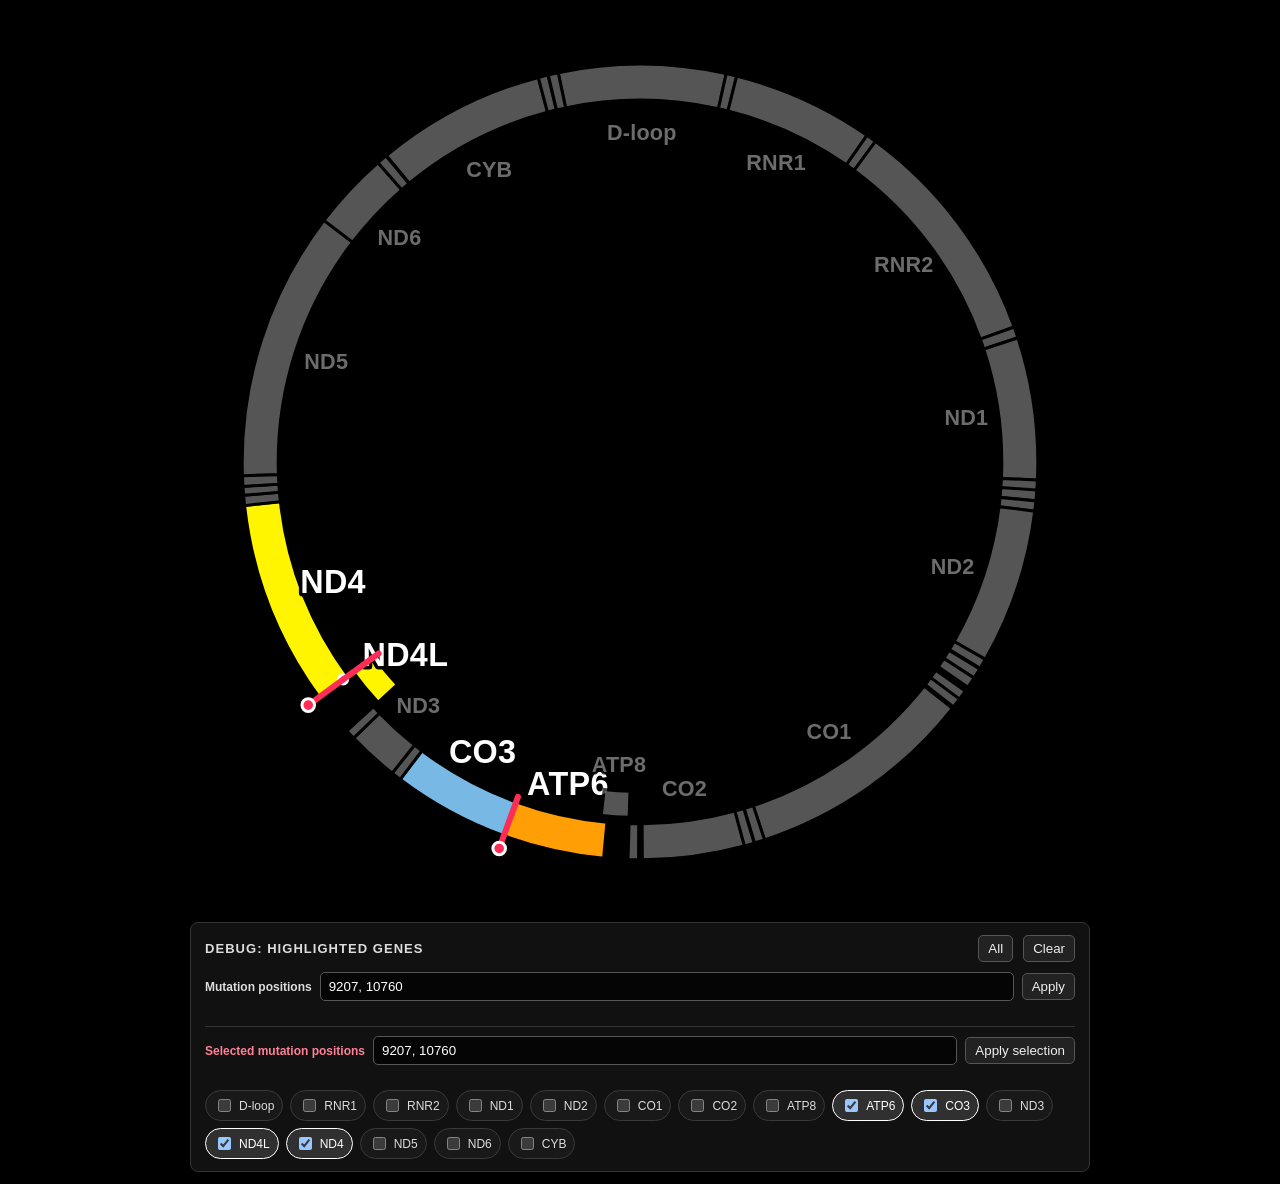
==== prototypes/mitochondrial-genome-visualizer/index.html @ be43a9d5 "Update to table view" ====
<!doctype html>
<html lang="en">
<head>
  <meta charset="utf-8">
  <meta name="viewport" content="width=device-width, initial-scale=1">
  <title>Mitochondrial genome visualizer</title>
  <link rel="stylesheet" href="./mitochondrial-genome.css">
</head>
<body>
  <main>
    <div
      id="mitochondrial-genome"
      class="mitochondrial-genome"
      aria-label="Map of the human mitochondrial genome"
    ></div>
  </main>

  <script src="./mitochondrial-genome.js"></script>
  <script>
    MitochondrialGenomeVisualizer.render(
      document.querySelector("#mitochondrial-genome"),
      {
        debugControls: true,
        selectedMutations: [9207, 10760]
      }
    );
  </script>
</body>
</html>
---- prototypes/mitochondrial-genome-visualizer/mitochondrial-genome.css ----
:root {
  color-scheme: dark;
  background: #000;
}

* {
  box-sizing: border-box;
}

html,
body {
  min-height: 100%;
  margin: 0;
}

body {
  background: #000;
  font-family: Arial, Helvetica, sans-serif;
}

main {
  width: 100%;
  min-height: 100vh;
  display: grid;
  align-content: center;
  justify-items: center;
  padding: 12px;
}

.mitochondrial-genome {
  width: min(100%, 900px);
  margin: auto;
  background: #000;
}

.mitochondrial-genome svg {
  display: block;
  width: 100%;
  height: 100%;
  overflow: visible;
}

.mitochondrial-genome__canvas {
  aspect-ratio: 1;
}

.mitochondrial-genome__segment {
  stroke: #000;
  stroke-width: 3;
  transition: fill 160ms ease, opacity 160ms ease;
  vector-effect: non-scaling-stroke;
}

.mitochondrial-genome__mutation-line {
  stroke: #ff2d55;
  stroke-linecap: round;
  stroke-width: 6px;
  paint-order: stroke;
  vector-effect: non-scaling-stroke;
}

.mitochondrial-genome__mutation-dot {
  fill: #ff2d55;
  stroke: #fff;
  stroke-width: 3px;
  vector-effect: non-scaling-stroke;
}

.mitochondrial-genome__label {
  fill: #fff;
  font-size: 24px;
  font-weight: 900;
  letter-spacing: .01em;
  paint-order: stroke;
  stroke: #000;
  stroke-linejoin: round;
  stroke-width: 5px;
  text-anchor: middle;
  transition: fill 160ms ease, font-size 160ms ease, opacity 160ms ease;
  vector-effect: non-scaling-stroke;
}

.mitochondrial-genome__label--small {
  font-size: 18px;
}

.mitochondrial-genome--filtering .mitochondrial-genome__segment:not(.is-selected) {
  fill: #777;
  opacity: .72;
}

.mitochondrial-genome--filtering .mitochondrial-genome__label:not(.is-selected) {
  fill: #909090;
  opacity: .75;
}

.mitochondrial-genome__label.is-selected {
  fill: #fff;
  font-size: 36px;
  font-weight: 900;
  stroke-width: 7px;
}

.mitochondrial-genome__debug {
  width: min(100%, 900px);
  margin: 10px auto 0;
  padding: 12px 14px;
  border: 1px solid #333;
  border-radius: 8px;
  background: #111;
  color: #ddd;
}

.mitochondrial-genome__debug-header,
.mitochondrial-genome__debug-actions {
  display: flex;
  align-items: center;
  gap: 10px;
}

.mitochondrial-genome__debug-mutations {
  display: flex;
  align-items: center;
  gap: 8px;
  margin-bottom: 10px;
}

.mitochondrial-genome__debug-mutations--selected {
  padding-top: 9px;
  border-top: 1px solid #333;
}

.mitochondrial-genome__debug-mutations--selected label {
  color: #ff8097;
}

.mitochondrial-genome__debug-mutations label {
  flex: 0 0 auto;
  font-size: 12px;
  font-weight: 700;
}

.mitochondrial-genome__debug-mutations input {
  min-width: 0;
  flex: 1;
  padding: 6px 8px;
  border: 1px solid #555;
  border-radius: 5px;
  background: #050505;
  color: #fff;
}

.mitochondrial-genome__debug-error {
  min-height: 1em;
  margin: -4px 0 8px;
  color: #ff8097;
  font-size: 11px;
}

.mitochondrial-genome__debug-header {
  justify-content: space-between;
  margin-bottom: 10px;
}

.mitochondrial-genome__debug-title {
  margin: 0;
  font-size: 13px;
  letter-spacing: .08em;
  text-transform: uppercase;
}

.mitochondrial-genome__debug button {
  padding: 5px 9px;
  border: 1px solid #555;
  border-radius: 5px;
  background: #222;
  color: #eee;
  cursor: pointer;
}

.mitochondrial-genome__debug button:hover {
  background: #333;
}

.mitochondrial-genome__debug-options {
  display: flex;
  flex-wrap: wrap;
  gap: 7px;
}

.mitochondrial-genome__debug-option {
  display: inline-flex;
  align-items: center;
  gap: 5px;
  padding: 5px 8px;
  border: 1px solid #393939;
  border-radius: 999px;
  background: #191919;
  font-size: 12px;
  cursor: pointer;
}

.mitochondrial-genome__debug-option:has(input:checked) {
  border-color: #fff;
  background: #303030;
  color: #fff;
}

@media (max-width: 600px) {
  .mitochondrial-genome__label {
    font-size: 22px;
  }

  .mitochondrial-genome__label--small {
    font-size: 17px;
  }

  .mitochondrial-genome__label.is-selected {
    font-size: 30px;
  }

  .mitochondrial-genome__debug-mutations {
    align-items: stretch;
    flex-wrap: wrap;
  }
}
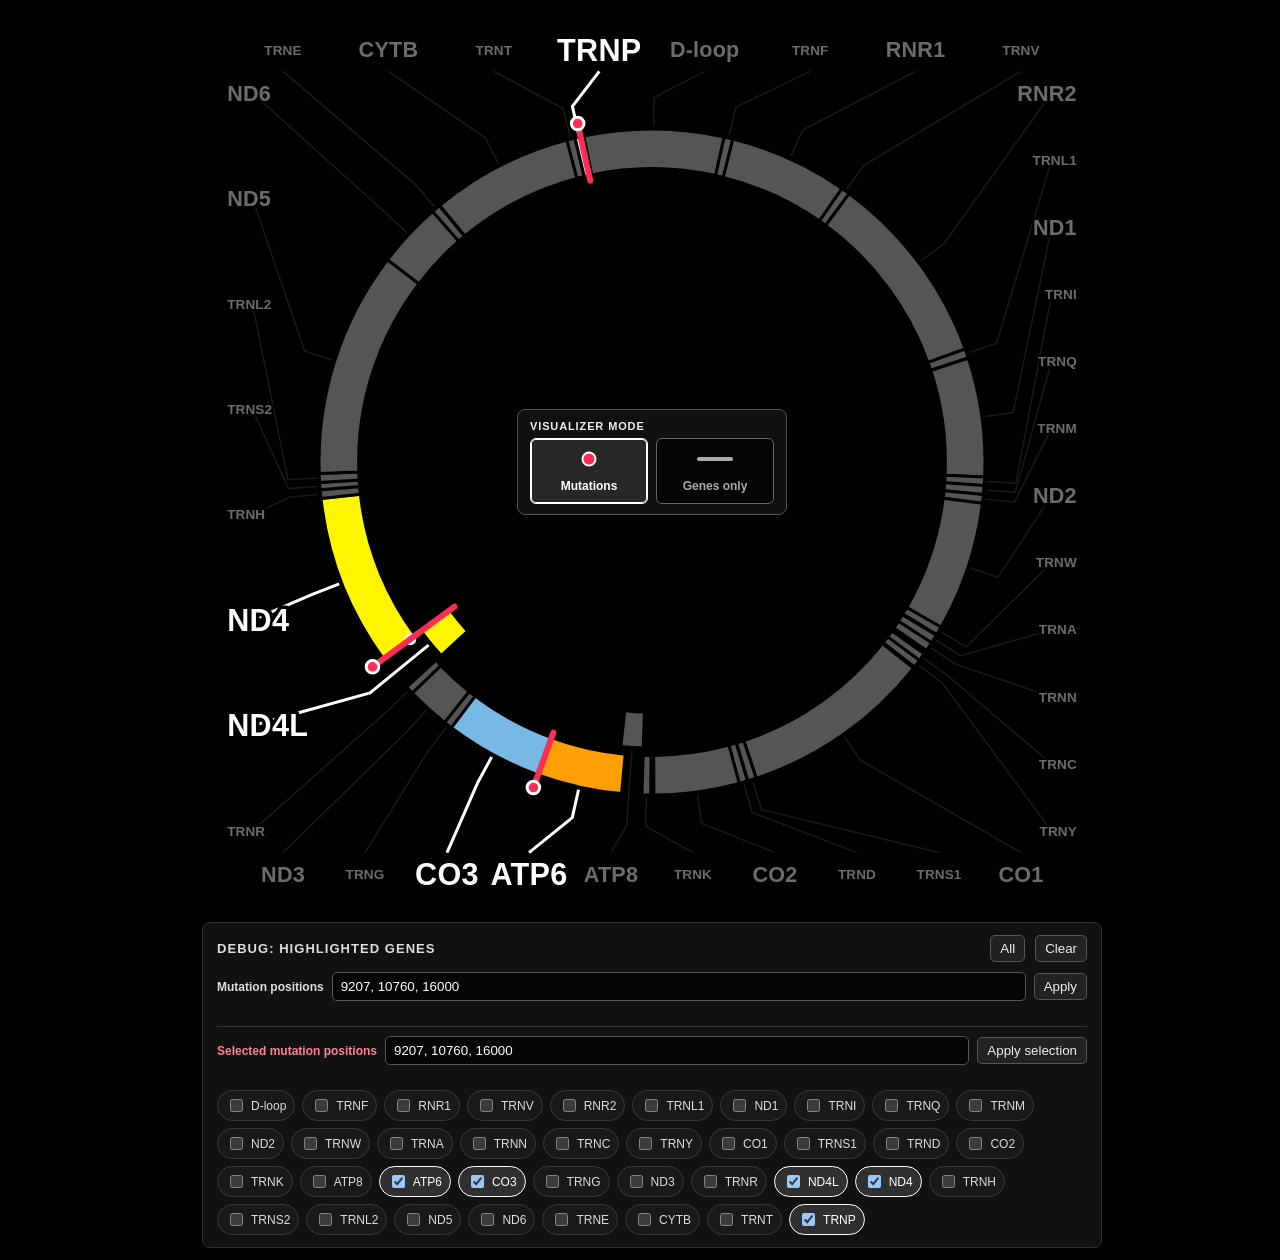
==== commit 9d99fd48: "Big changes to Durable samples" ====
--- a/prototypes/mitochondrial-genome-visualizer/index.html
+++ b/prototypes/mitochondrial-genome-visualizer/index.html
@@ -1,5 +1,5 @@
 <!doctype html>
-<html lang="en">
+<html lang="en" class="mitochondrial-genome-standalone">
 <head>
   <meta charset="utf-8">
   <meta name="viewport" content="width=device-width, initial-scale=1">
@@ -21,7 +21,7 @@
       document.querySelector("#mitochondrial-genome"),
       {
         debugControls: true,
-        selectedMutations: [9207, 10760]
+        selectedMutations: [9207, 10760, 16000]
       }
     );
   </script>
--- a/prototypes/mitochondrial-genome-visualizer/mitochondrial-genome.css
+++ b/prototypes/mitochondrial-genome-visualizer/mitochondrial-genome.css
@@ -1,24 +1,25 @@
-:root {
+html.mitochondrial-genome-standalone {
   color-scheme: dark;
   background: #000;
 }
 
-* {
+.mitochondrial-genome,
+.mitochondrial-genome * {
   box-sizing: border-box;
 }
 
-html,
-body {
+html.mitochondrial-genome-standalone,
+html.mitochondrial-genome-standalone body {
   min-height: 100%;
   margin: 0;
 }
 
-body {
+html.mitochondrial-genome-standalone body {
   background: #000;
   font-family: Arial, Helvetica, sans-serif;
 }
 
-main {
+html.mitochondrial-genome-standalone main {
   width: 100%;
   min-height: 100vh;
   display: grid;
@@ -31,6 +32,106 @@
   width: min(100%, 900px);
   margin: auto;
   background: #000;
+}
+
+.mitochondrial-genome__canvas-shell {
+  position: relative;
+  aspect-ratio: 1;
+}
+
+.mitochondrial-genome__mode-dialog {
+  position: absolute;
+  top: 50%;
+  left: 50%;
+  z-index: 1;
+  width: min(270px, calc(100% - 28px));
+  margin: 0;
+  padding: 10px 12px;
+  border: 1px solid #555;
+  border-radius: 8px;
+  background: rgba(17, 17, 17, .94);
+  box-shadow: 0 6px 20px rgba(0, 0, 0, .45);
+  color: #eee;
+  transform: translate(-50%, -50%);
+}
+
+.mitochondrial-genome__mode-dialog label {
+  display: block;
+  margin-bottom: 6px;
+  font-size: 11px;
+  font-weight: 800;
+  letter-spacing: .08em;
+  text-transform: uppercase;
+}
+
+.mitochondrial-genome__mode-choices {
+  display: grid;
+  grid-template-columns: 1fr 1fr;
+  gap: 8px;
+}
+
+.mitochondrial-genome__mode-button {
+  display: grid;
+  place-items: center;
+  gap: 6px;
+  min-height: 66px;
+  padding: 8px 6px;
+  border: 1px solid #666;
+  border-radius: 6px;
+  background: #050505;
+  color: #aaa;
+  font: inherit;
+  cursor: pointer;
+}
+
+.mitochondrial-genome__mode-button:hover {
+  border-color: #999;
+  color: #fff;
+}
+
+.mitochondrial-genome__mode-button[aria-pressed="true"] {
+  border-color: #fff;
+  background: #272727;
+  color: #fff;
+  box-shadow: inset 0 0 0 1px #fff;
+}
+
+.mitochondrial-genome__mode-icon {
+  display: block;
+  position: relative;
+  width: 42px;
+  height: 16px;
+}
+
+.mitochondrial-genome__mode-icon--mutation::before {
+  content: "";
+  position: absolute;
+  top: 50%;
+  left: 50%;
+  width: 11px;
+  height: 11px;
+  border: 2px solid #fff;
+  border-radius: 50%;
+  background: #ff2d55;
+  transform: translate(-50%, -50%);
+}
+
+.mitochondrial-genome__mode-icon--genes::before {
+  content: "";
+  position: absolute;
+  top: 50%;
+  left: 3px;
+  right: 3px;
+  height: 4px;
+  border-radius: 999px;
+  background: currentColor;
+  transform: translateY(-50%);
+}
+
+.mitochondrial-genome__mode-text {
+  font-size: 12px;
+  font-weight: 700;
+  line-height: 1;
 }
 
 .mitochondrial-genome svg {
@@ -75,13 +176,25 @@
   stroke: #000;
   stroke-linejoin: round;
   stroke-width: 5px;
-  text-anchor: middle;
   transition: fill 160ms ease, font-size 160ms ease, opacity 160ms ease;
+  vector-effect: non-scaling-stroke;
+}
+
+.mitochondrial-genome__label-leader {
+  fill: none;
+  stroke: #777;
+  stroke-width: 1.5px;
+  opacity: .8;
+  transition: stroke 160ms ease, opacity 160ms ease;
   vector-effect: non-scaling-stroke;
 }
 
 .mitochondrial-genome__label--small {
   font-size: 18px;
+}
+
+.mitochondrial-genome__label--trna {
+  font-size: 15px;
 }
 
 .mitochondrial-genome--filtering .mitochondrial-genome__segment:not(.is-selected) {
@@ -94,9 +207,19 @@
   opacity: .75;
 }
 
+.mitochondrial-genome--filtering .mitochondrial-genome__label-leader:not(.is-selected) {
+  opacity: .22;
+}
+
+.mitochondrial-genome__label-leader.is-selected {
+  stroke: #fff;
+  stroke-width: 3px;
+  opacity: 1;
+}
+
 .mitochondrial-genome__label.is-selected {
   fill: #fff;
-  font-size: 36px;
+  font-size: 34px;
   font-weight: 900;
   stroke-width: 7px;
 }
@@ -128,6 +251,10 @@
 .mitochondrial-genome__debug-mutations--selected {
   padding-top: 9px;
   border-top: 1px solid #333;
+}
+
+.mitochondrial-genome--genes-only .mitochondrial-genome__debug-position-controls {
+  display: none;
 }
 
 .mitochondrial-genome__debug-mutations--selected label {
@@ -215,8 +342,16 @@
     font-size: 17px;
   }
 
+  .mitochondrial-genome__label--trna {
+    font-size: 13px;
+  }
+
   .mitochondrial-genome__label.is-selected {
     font-size: 30px;
+  }
+
+  .mitochondrial-genome__mode-dialog {
+    width: min(250px, calc(100% - 16px));
   }
 
   .mitochondrial-genome__debug-mutations {
